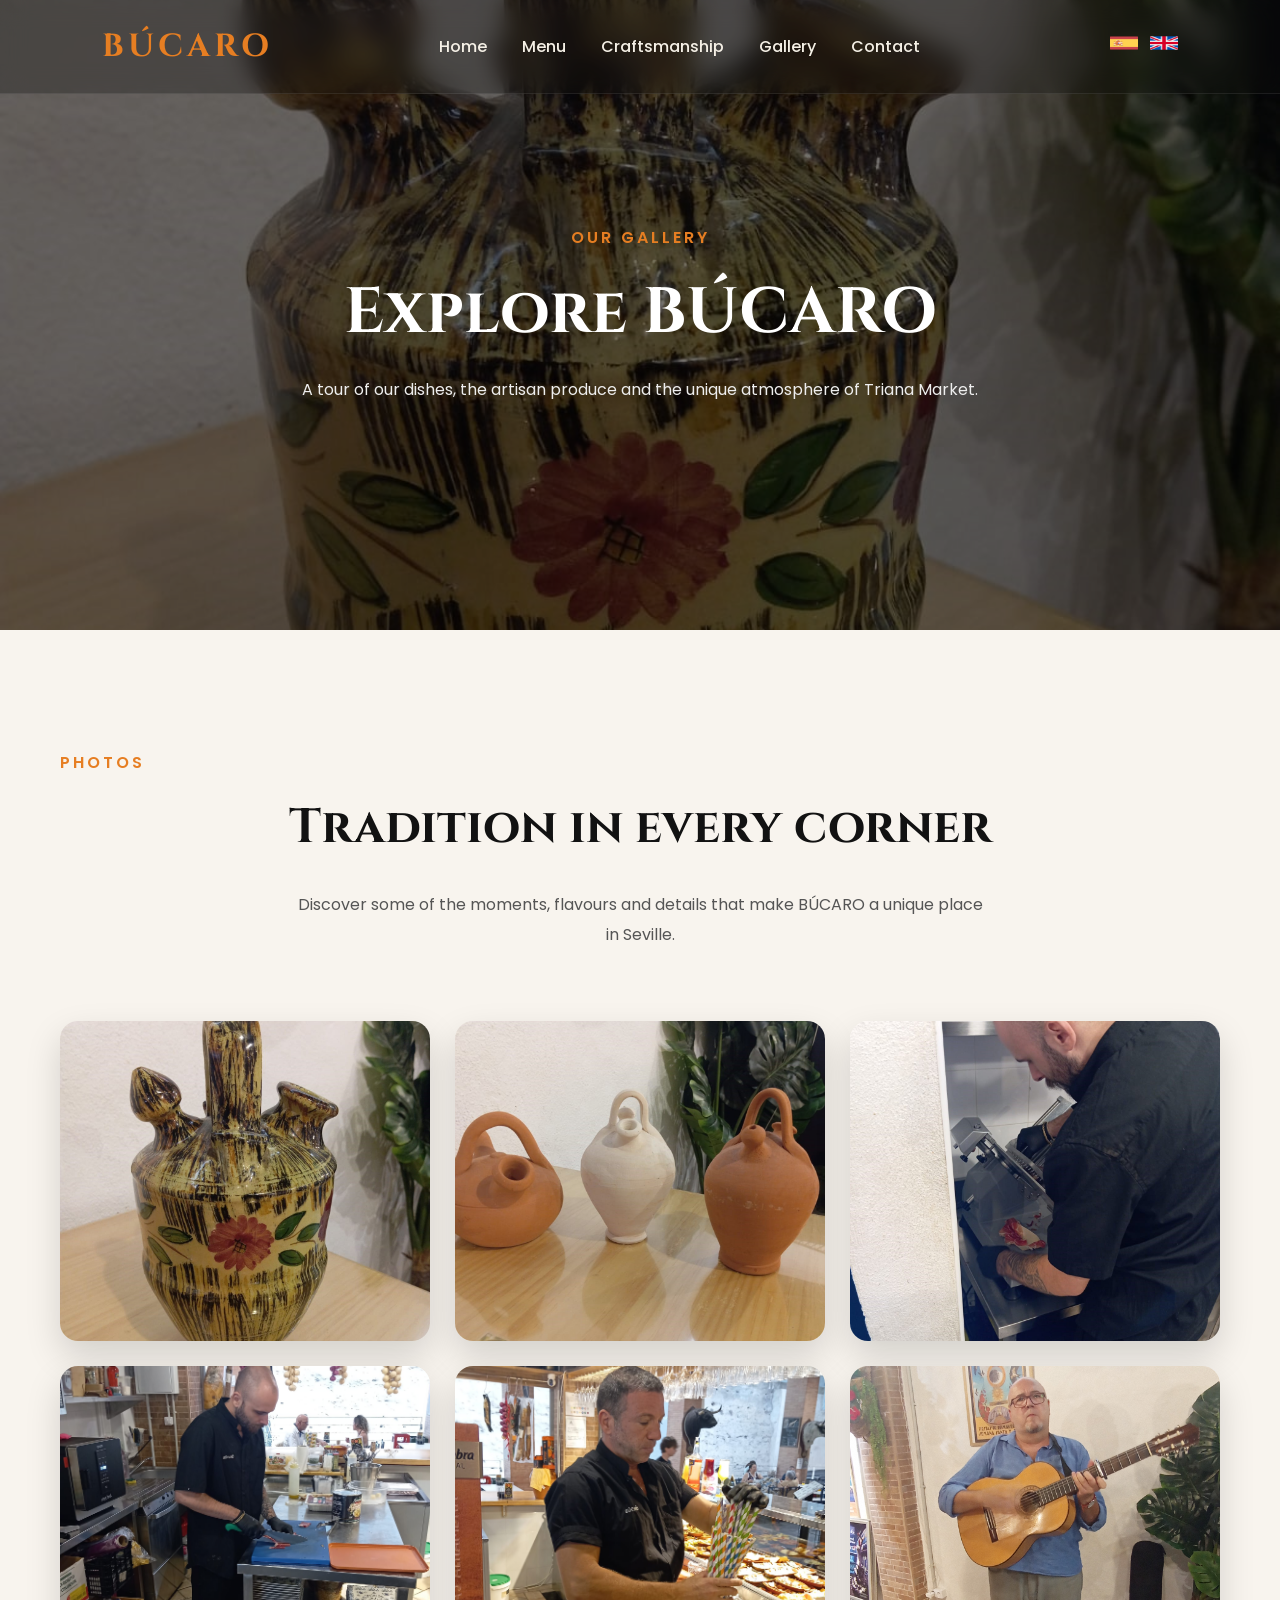
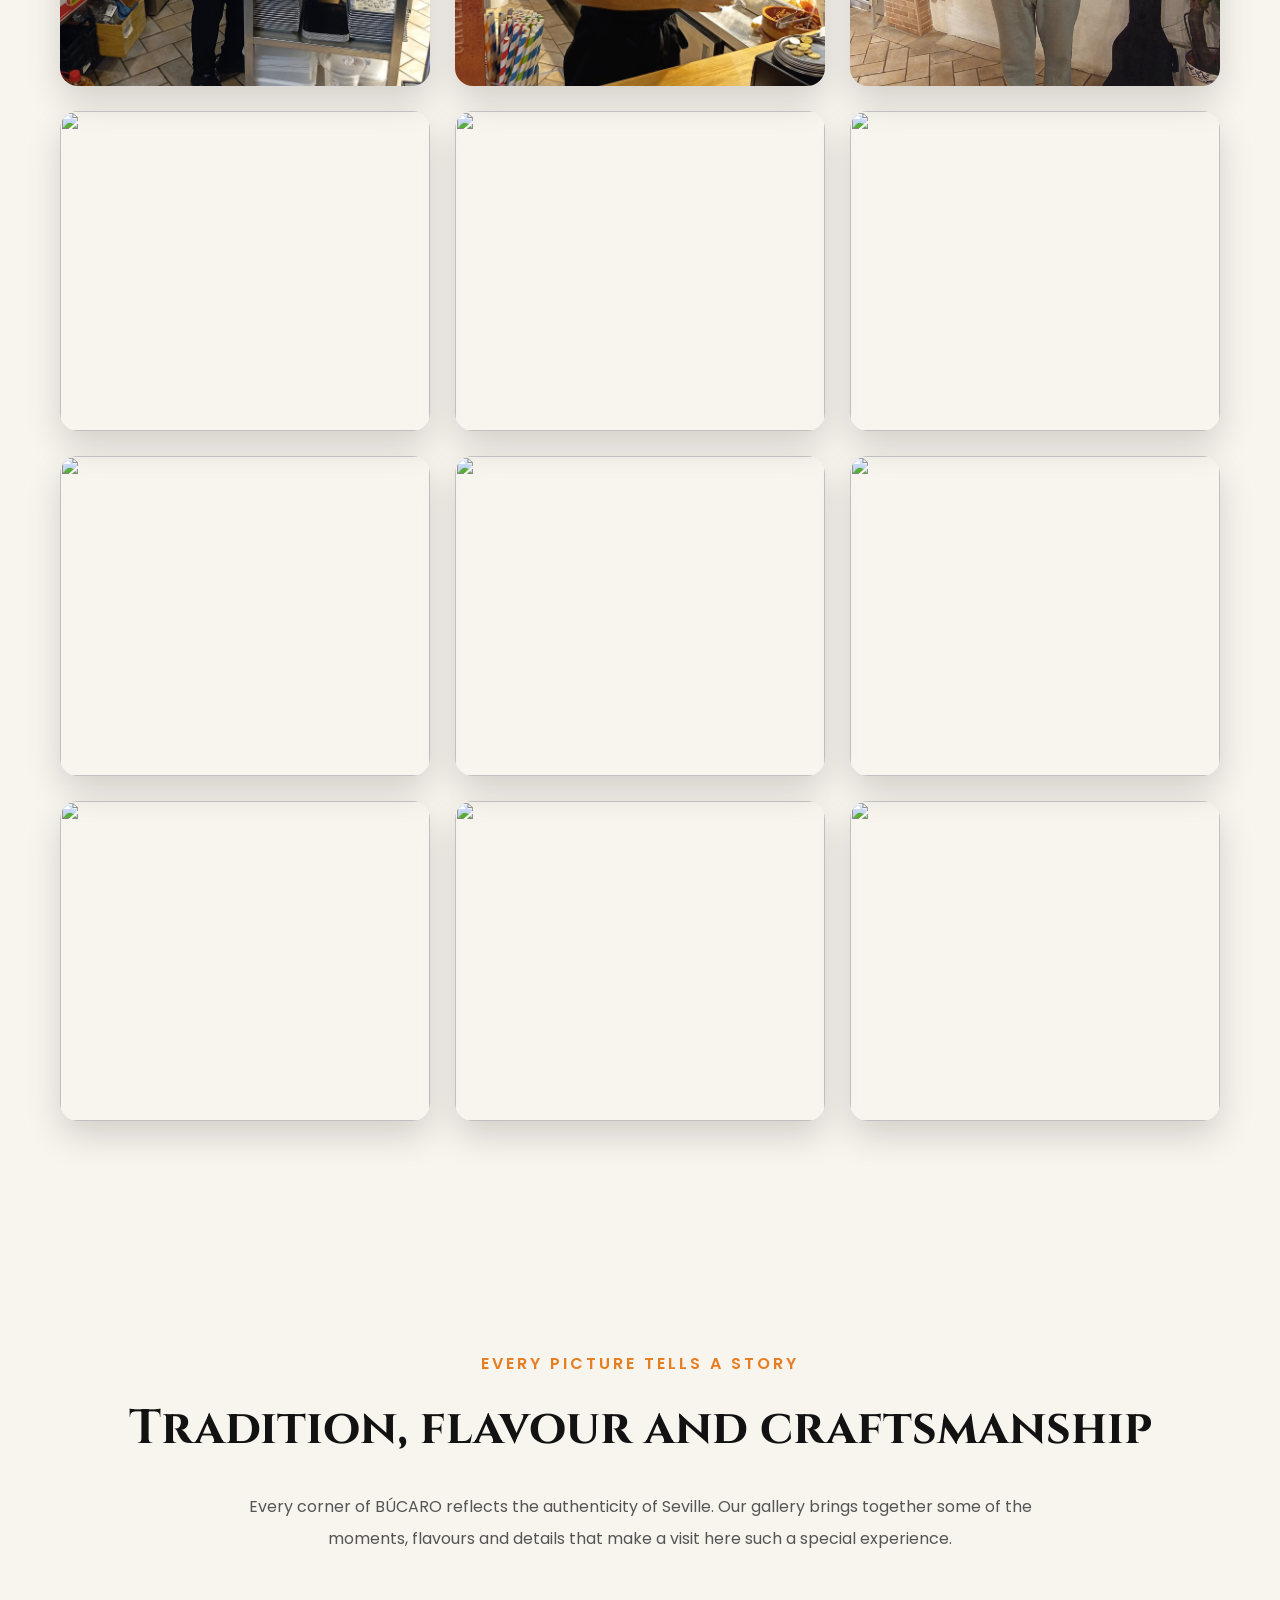
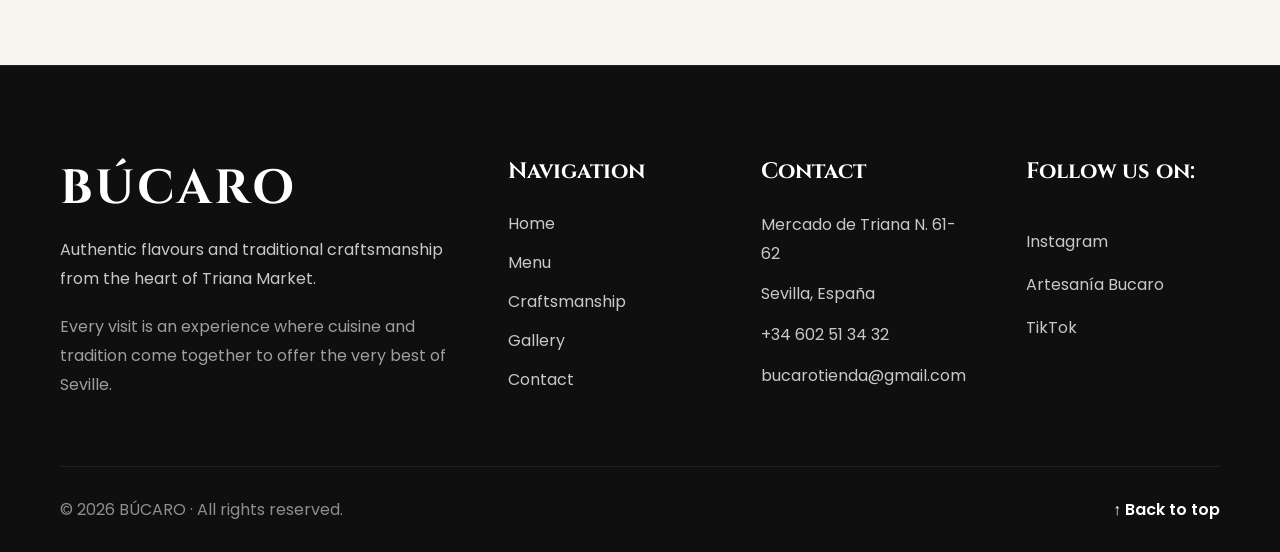
==== galeria-en.html @ f7acb40b "Prima versione Bucaro" ====
<!DOCTYPE html>
<html lang="es">

        <head>
        
            <meta charset="UTF-8">
        
            <meta name="viewport" content="width=device-width, initial-scale=1.0">
        
            <title>Gallery | BÚCARO</title>
        
            <meta name="description"
                content="Descubre la esencia de BÚCARO a través de nuestra galería de imágenes. Gastronomía, artesanía y tradición en el Mercado de Triana.">
        
            <!-- Google Fonts -->
        
            <link rel="preconnect" href="https://fonts.googleapis.com">
        
            <link rel="preconnect" href="https://fonts.gstatic.com" crossorigin>
        
            <link href="https://fonts.googleapis.com/css2?family=Cinzel:wght@500;600;700&family=Poppins:wght@300;400;500;600&display=swap"
                rel="stylesheet">
        
            <!-- Font Awesome -->
        
            <link rel="stylesheet"
                href="https://cdnjs.cloudflare.com/ajax/libs/font-awesome/6.7.2/css/all.min.css">
        
            <!-- CSS -->
            
            <link rel="stylesheet" href="assets/css/style.css">
        
            <link rel="stylesheet" href="assets/css/galeria.css">
        
            <link rel="stylesheet" href="assets/css/responsive.css">

            <link rel="icon" type="image/png" href="assets/images/favicon.png">
        
        </head>

    <body>

        <header>

            <nav class="navbar">

                <div class="logo">

                    <a href="index-en.html">BÚCARO</a>

                </div>

                <div class="menu-toggle">

                    <i class="fa-solid fa-bars"></i>

                </div>

                <ul class="nav-links">

                    <li><a href="index-en.html">Home</a></li>

                    <li><a href="menu-en.html">Menu</a></li>

                    <li><a href="artesania-en.html">Craftsmanship</a></li>

                    <li><a href="galeria-en.html">Gallery</a></li>

                    <li><a href="index-en.html#contacto">Contact</a></li>

                </ul>

                <div class="language-switch">

				    <a href="galeria.html">
				        <img src="assets/images/flags/es.png" alt="Español">
				    </a>
				
				    <a href="galeria-en.html">
				        <img src="assets/images/flags/en.png" alt="English">
				    </a>
				
				</div>

            </nav>

        </header>

<!-- ==========================
     HERO GALERÍA
=========================== -->

<section class="gallery-hero">

    <div class="hero-overlay"></div>

    <div class="container">

        <span class="section-subtitle">
            Our Gallery
        </span>

        <h1>
            Explore BÚCARO
        </h1>

        <p>
            A tour of our dishes, the artisan produce and the
            unique atmosphere of Triana Market.
        </p>

    </div>

</section>

<!-- ==========================
     GALERÍA
=========================== -->

    <section class="gallery">

        <div class="container">

            <span class="section-subtitle">
                Photos
            </span>

            <h2>
                Tradition in every corner
            </h2>

            <p class="gallery-description">

                Discover some of the moments, flavours and details that make
                BÚCARO a unique place in Seville.

            </p>

            <div class="gallery-grid">

                <img src="assets/images/galeria/gallery1.jpg" alt="">
                <img src="assets/images/galeria/gallery2.jpg" alt="">
                <img src="assets/images/galeria/gallery3.jpg" alt="">
                <img src="assets/images/galeria/gallery4.jpg" alt="">
                <img src="assets/images/galeria/gallery5.jpg" alt="">
                <img src="assets/images/galeria/gallery6.jpg" alt="">
                <img src="assets/images/galeria/gallery7.jpg" alt="">
                <img src="assets/images/galeria/gallery8.jpg" alt="">
                <img src="assets/images/galeria/gallery9.jpg" alt="">
                <img src="assets/images/galeria/gallery10.jpg" alt="">
                <img src="assets/images/galeria/gallery11.jpg" alt="">
                <img src="assets/images/galeria/gallery12.jpg" alt="">
                <img src="assets/images/galeria/gallery13.jpg" alt="">
                <img src="assets/images/galeria/gallery14.jpg" alt="">
                <img src="assets/images/galeria/gallery15.jpg" alt="">

            </div>

        </div>

    </section>

<!-- ==========================
     INTRODUCCIÓN
=========================== -->

<section class="gallery-intro">

    <div class="container">

        <span class="section-subtitle">

            Every picture tells a story

        </span>

        <h2>

            Tradition, flavour and craftsmanship

        </h2>

        <p>

            Every corner of BÚCARO reflects the authenticity of Seville. Our gallery brings together some of the moments, flavours and details that make a visit here such a special experience.

        </p>

    </div>

</section>

<!-- ==========================
     LIGHTBOX
=========================== -->

<div class="lightbox">

    <span class="lightbox-close">&times;</span>

    <img class="lightbox-img" src="" alt="">

    <button class="lightbox-prev">❮</button>

    <button class="lightbox-next">❯</button>

</div>

<!-- ==========================
     FOOTER
=========================== -->

                <footer class="footer">
                
                    <div class="container">
                    
                        <div class="footer-grid">
                        
                            <!-- Logo -->
                        
                            <div class="footer-column">
                            
                                <h2>BÚCARO</h2>
                            
                                <p>
                                
                                    Authentic flavours and traditional craftsmanship from the heart of Triana Market.
                                
                                </p>
                            
                                <span>
                                
                                    Every visit is an experience where cuisine and tradition come together to offer the very best of Seville.
                                
                                </span>
                            
                            </div>
                        
                            <!-- Navegación -->
                        
                            <div class="footer-column">
                            
                                <h3>Navigation</h3>
                            
                                <ul>
                                
                                    <li><a href="index-en.html">Home</a></li>
                                
                                    <li><a href="menu-en.html">Menu</a></li>
                                
                                    <li><a href="artesania-en.html">Craftsmanship</a></li>
                                
                                    <li><a href="galeria-en.html">Gallery</a></li>
                                
                                    <li><a href="index-en.html#contacto">Contact</a></li>
                                
                                </ul>
                            
                            </div>
                        
                            <!-- Contacto -->
                        
                            <div class="footer-column">
                            
                                <h3>Contact</h3>
                            
                                <p>Mercado de Triana N. 61-62</p>
                            
                                <p>Sevilla, España</p>
                            
                                <p>+34 602 51 34 32</p>
                            
                                <p>bucarotienda@gmail.com</p>
                            
                            </div>
                        
                            <!-- Redes -->
                        
                            <div class="footer-column">
                            
                                <h3>Follow us on:</h3>
                            
                                <a href="https://www.instagram.com/bucaro_triana" target="_blank">Instagram</a>
                            
                                <a href="https://www.instagram.com/artesania_bucaro" target="_blank">Artesanía Bucaro</a>
                            
                                <a href="https://www.tiktok.com/@bucaro.triana61" target="_blank">TikTok</a>
                            
                            </div>
                        
                        </div>
                    
                        <div class="footer-bottom">
                        
                            <p>
                            
                                © 2026 BÚCARO · All rights reserved.
                            
                            </p>
                        
                            <a href="#" class="back-top">
                            
                                ↑ Back to top
                            
                            </a>
                        
                        </div>
                    
                    </div>
                
                </footer>

        <script src="assets/js/script.js"></script>

    </body>

</html>
---- assets/css/style.css ----
/* ===========================
   RESET
=========================== */

*{
    margin:0;
    padding:0;
    box-sizing:border-box;
}

html{
    scroll-behavior:smooth;
}

body{

    font-family:'Poppins',sans-serif;

    background:#121212;

    color:#F5F0E6;

    overflow-x:hidden;
}

/* ===========================
   COLORI
=========================== */

:root{

    --brown:#6F4E37;

    --orange:#E67E22;

    --black:#121212;

    --cream:#F5F0E6;

    --gold:#C8A15A;

}

/* ===========================
   TITOLI
=========================== */

h1,h2,h3,h4{

    font-family:'Cinzel',serif;

}

/* ===========================
   NAVBAR
=========================== */

.navbar{

    position:fixed;

    top:0;

    left:0;

    width:100%;

    padding:25px 8%;

    display:flex;

    justify-content:space-between;

    align-items:center;

    background:rgba(18,18,18,.30);

    backdrop-filter:blur(15px);

    -webkit-backdrop-filter:blur(15px);

    border-bottom:1px solid rgba(255,255,255,.08);

    transition:.4s;

    backdrop-filter:blur(12px);

    z-index:1000;

}

.logo{

    font-family:'Cinzel',serif;

    font-size:2rem;

    color:var(--orange);

    font-weight:700;

    letter-spacing:4px;

}

.nav-links{

    display:flex;

    list-style:none;

    gap:35px;

}

.nav-links a{

    color:var(--cream);

    text-decoration:none;

    font-weight:500;

    transition:.3s;

}

.nav-links a:hover{

    color:var(--orange);

}

/* ===========================
   HERO
=========================== */

.hero{
    position: relative;
    width: 100%;
    height: 100vh;

    background-image: url("../images/hero.jpg");
    background-size: cover;
    background-position: center;
    background-repeat: no-repeat;
    background-attachment: fixed;

    display: flex;
    justify-content: center;
    align-items: center;
    text-align: center;

    overflow: hidden;

    opacity: 0;
    transform: translateY(40px);
    animation: heroAppear 1.5s ease forwards;
    animation-delay: .4s;
}

.overlay{

    position:absolute;

    inset:0;

    background:linear-gradient(
        rgba(15,15,15,.70),
        rgba(15,15,15,.55)
    );

}

.hero-content{

    position:relative;

    z-index:2;

    color:white;

}

.location{

    color:var(--gold);

    letter-spacing:4px;

    text-transform:uppercase;

    font-size:.9rem;

}

.hero h1{

    font-size:clamp(4rem,9vw,7rem);

    margin:20px 0;

    color:white;

}

.hero-subtitle{

    font-size:1.4rem;

    color:var(--gold);

    letter-spacing:4px;

    text-transform:uppercase;

    margin-bottom:20px;

}

.hero-description{

    max-width:650px;

    margin:0 auto 40px;

    line-height:1.8;

    font-size:1.15rem;

    color:#F5F0E6;

}

.hero p{

    font-size:1.3rem;

    line-height:1.8;

    margin-bottom:40px;

    

}

.hero-buttons{

    display:flex;

    justify-content:center;

    gap:20px;

}

.btn-primary,

.btn-secondary{

    padding:16px 40px;

    text-decoration:none;

    border-radius:8px;

    font-weight:600;

    transition:.3s;

}

.btn-primary{

    background:var(--orange);

    color:white;

}

.btn-primary:hover{

   transform:translateY(-6px);

    box-shadow:0 15px 35px rgba(230,126,34,.45);
}

.btn-secondary{

    border:2px solid var(--orange);

    color:white;

}

.btn-secondary:hover{

    background:var(--orange);

    box-shadow:0 15px 35px rgba(230,126,34,.30);

    transform:translateY(-6px);

}

/*=========================
    ANIMAZIONI
=========================*/

@keyframes heroAppear{

    from{

        opacity:0;

        transform:translateY(50px);

    }

    to{

        opacity:1;

        transform:translateY(0);

    }

}

/*==========================
    SCROLL INDICATOR
==========================*/

.scroll-indicator{

    position:absolute;

    bottom:35px;

    left:50%;

    transform:translateX(-50%);

    z-index:5;

}

    @keyframes bounce{

    0%,20%,50%,80%,100%{

        transform:translateY(0);

    }

    40%{

        transform:translateY(12px);

    }

    60%{

        transform:translateY(6px);

    }

}

.scroll-indicator a{

    color:white;

    font-size:1.6rem;

    animation:bounce 2s infinite;

}

.navbar.scrolled{

    background:rgba(18,18,18,.90);

    box-shadow:0 5px 20px rgba(0,0,0,.35);

}

/*==========================
        QUOTE
==========================*/

.quote{

    background:#F5F1EB;

    padding:90px 20px;

}

.quote-container{

    max-width:900px;

    margin:auto;

    text-align:center;

}

.quote-text{

    font-size:3rem;

    font-family:'Cormorant Garamond', serif;

    font-style:italic;

    color:#3A2E28;

    line-height:1.3;

}

.quote-author{

    display:block;

    margin-top:20px;

    color:var(--orange);

    letter-spacing:4px;

    font-weight:600;

}

/*==========================
      ABOUT
==========================*/

.about{

    background:#F8F4EE;

    padding:120px 8%;

}

.container{

    max-width:1200px;

    margin:0 auto;

    padding:0 20px;

}

.about{

    background:#F8F4EE;

    padding:120px 0;

}

.about .container{

    display:flex;

    align-items:flex-start;

    gap:70px;

}

.about-image{

    flex:1;

    display:flex;

    flex-direction:column;

    gap:25px;

}

.about-image img{

    width:100%;

    border-radius:18px;

    display:block;

    box-shadow:0 20px 40px rgba(0,0,0,.15);

    transition:.4s;
}

.about-image img:hover{

    transform:translateY(-8px);

}   

.about-content{

    flex:1.3;
    padding-left:30px;

}

.about-content h2{

    color:#3A2E28;

    font-size:3rem;

    margin:15px 0 35px;

}

.about-content p{

    color:#555;

    font-size:1.05rem;

    line-height:2;

    margin-bottom:28px;

}

.about-content strong{

    color:var(--orange);

    font-size:1.2rem;

}

.section-subtitle{

    color:var(--orange);

    text-transform:uppercase;

    letter-spacing:3px;

    font-weight:600;

}

.about h2{

    color:#3A2E28;

    font-size:3rem;

    margin:20px 0;

}

.about-content h2::after{

    content:"";

    display:block;

    width:90px;

    height:3px;

    background:var(--orange);

    margin-top:18px;

    border-radius:50px;

}

.about p{

    color:#555;

    line-height:1.9;

    margin-bottom:25px;

    font-size:1.05rem;

}

.about-content p:last-child{

    margin-top:45px;

}

.about-secondary-image{

    width:100%;

    margin-top:25px;

    border-radius:18px;

    display:block;

    box-shadow:0 20px 40px rgba(0,0,0,.12);

}

/*==========================
        MENU
==========================*/

.menu{

    background:var(--black);

    padding:120px 0;

}

.menu .container{

    max-width:1200px;

    margin:0 auto;

    padding:0 20px;

}

.menu .section-subtitle{

    display:block;

    text-align:center;

    color:var(--orange);

    letter-spacing:3px;

    text-transform:uppercase;

    font-weight:600;

}

.menu h2{

    text-align:center;

    font-size:3rem;

    color:var(--cream);

    margin:20px 0;

}

.menu-intro{

    max-width:750px;

    margin:0 auto 80px;

    text-align:center;

    color:#D8D3CA;

    line-height:1.9;

    font-size:1.05rem;

}

.menu-special{

    display:flex;

    align-items:center;

    gap:70px;

    margin-bottom:100px;

    padding-bottom:100px;

    border-bottom:1px solid rgba(255,255,255,.08);

}

.menu-image{

    flex:1;

}

.menu-image img{

    width:100%;

    display:block;

    border-radius:20px;

    box-shadow:0 20px 45px rgba(0,0,0,.35);

    transition:.4s;

}

.menu-image img:hover{

    transform:translateY(-8px);

}

.menu-content{

    flex:1;

}

.menu-label{

    display:inline-block;

    padding:8px 18px;

    background:rgba(230,126,34,.15);

    border:1px solid rgba(230,126,34,.35);

    border-radius:40px;

    color:var(--orange);

    font-size:.8rem;

    letter-spacing:2px;

    margin-bottom:20px;

}

.menu-content h3,
.favorite-content h3{

    font-size:3rem;

    color:var(--cream);

    margin:18px 0;

}

.menu-content p{

    color:#D8D3CA;

    line-height:2;

    font-size:1.05rem;

}

.menu-favorite{

    display:flex;

    align-items:center;

    gap:70px;

    margin-bottom:100px;

    padding-bottom:100px;

    border-bottom:1px solid rgba(255,255,255,.08);

}

.favorite-content{

    flex:1;

}

.favorite-image{

    flex:1;

}

.favorite-image img{

    width:100%;

    display:block;

    border-radius:20px;

    box-shadow:0 20px 45px rgba(0,0,0,.35);

    transition:.4s;

}

.favorite-image img:hover{

    transform:translateY(-8px);

}

.menu-list{

    text-align:center;

}

.menu-list h3{

    color:var(--cream);

    font-size:2rem;

    margin-bottom:45px;

}

.menu-grid{

    display:grid;

    grid-template-columns:repeat(4,1fr);

    gap:20px;

    margin-bottom:60px;

}

.menu-grid div{

    background:#1C1C1C;

    padding:20px;

    border-radius:12px;

    color:var(--cream);

    transition:.3s;

    border:1px solid rgba(255,255,255,.05);

}

.menu-grid div:hover{

    background:var(--orange);

    transform:translateY(-6px);

}

.menu .btn-primary{

    display:block;

    width:max-content;

    margin:0 auto;

}

/*==========================
        SANGRÍA
==========================*/

.sangria{

    background:#121212;

    padding:80px 0;

    border-top:1px solid rgba(255,255,255,.08);

}

.sangria .container{

    max-width:1200px;

    margin:0 auto;

    padding:0 20px;

    display:flex;

    align-items:flex-start;

    gap:80px;

}

.sangria-image{

    flex:1;

    display:flex;

    justify-content:center;

    align-items:center;

    padding-top:220px;

}

.sangria-image img{

    width:100%;

    display:block;

    border-radius:20px;

    box-shadow:0 20px 45px rgba(0,0,0,.35);

    transition:.4s;

}

.sangria-image img:hover{

    transform:translateY(-8px);
}

.sangria-content{

    flex:1;

    max-width:500px;

    padding-top:40px;

}

.sangria-badge{

    display:inline-block;

    padding:8px 18px;

    background:rgba(230,126,34,.15);

    border:1px solid rgba(230,126,34,.35);

    border-radius:40px;

    color:var(--orange);

    font-size:.8rem;

    letter-spacing:2px;

    margin-bottom:20px;

}


.sangria-content h2{

    font-family:'Cinzel', serif;

    font-size:2.7rem;

    line-height:1.15;

    text-transform:uppercase;

    color:white;

    margin:0 0 30px;

}

.sangria-content p{

    color:#D8D8D8;

    font-size:1rem;

    line-height:1.9;

    margin-bottom:22px;

}

.sangria-content strong{

    color:var(--orange);

}

.sangria-list{

    list-style:none;

    padding:0;

    margin:35px 0;

}

.sangria-list li{

    color:#D8D8D8;

    margin-bottom:12px;

    font-size:1rem;

}

.sangria .btn-primary{

    margin-top:15px;

}

.sangria-content h2{

    font-family:'Cinzel', serif;

    font-size:3rem;

    font-weight:700;

    line-height:1.2;

    text-transform:uppercase;

    color:white;

    margin:18px 0 30px;

}

/*==========================
      ARTESANÍA
==========================*/

.artesania{

    background:#F8F4EE;

    padding:120px 0;

}

.artesania .container{

    max-width:1200px;

    margin:0 auto;

    padding:0 20px;

    text-align:center;

}

.artesania h2{

    color:#3A2E28;

    font-size:3rem;

    margin:20px 0;

}

.artesania-intro{

    max-width:850px;

    margin:0 auto 60px;

    color:#555;

    font-size:1.05rem;

    line-height:1.9;

}

/*==========================
        SLIDER
==========================*/

.artesania-slider{

    position:relative;

    max-width:1000px;

    margin:60px auto 30px;

}

.slider-container{

    position:relative;

    overflow:hidden;

    border-radius:20px;

    box-shadow:0 25px 50px rgba(0,0,0,.18);

    background:white;

}

.slide{

    display:none;

    width:100%;

    aspect-ratio:16/9;

    object-fit:cover;

}

.slide.active{

    display:block;

}

/*==========================
        FRECCE
==========================*/

.slider-btn{

    position:absolute;

    top:50%;

    transform:translateY(-50%);

    width:55px;

    height:55px;

    border:none;

    border-radius:50%;

    background:rgba(255,255,255,.9);

    backdrop-filter:blur(8px);

    cursor:pointer;

    font-size:1.4rem;

    transition:.3s;

    z-index:10;

}

.slider-btn:hover{

    background:var(--orange);

    color:white;

}

.prev{

    left:25px;

}

.next{

    right:25px;

}

/*==========================
        PALLINI
==========================*/

.slider-dots{

    display:flex;

    justify-content:center;

    gap:14px;

    margin:25px 0 60px;

}

.dot{

    width:14px;

    height:14px;

    border-radius:50%;

    background:#B0B0B0;

    cursor:pointer;

    transition:.3s;

}

.dot:hover{

    background:var(--orange);

}

.dot.active{

    background:var(--orange);

    transform:scale(1.3);

}

/*==========================
        CARD
==========================*/

.artesania-grid{

    margin-top:40px;

    display:grid;

    grid-template-columns:repeat(auto-fit,minmax(180px,1fr));

    gap:25px;

}

.artesania-card{

    background:white;

    border-radius:15px;

    padding:30px 20px;

    box-shadow:0 10px 25px rgba(0,0,0,.08);

    transition:.35s;

}

.artesania-card:hover{

    transform:translateY(-8px);

    box-shadow:0 18px 35px rgba(0,0,0,.15);

}

.artesania-card h3{

    color:#3A2E28;

    margin-bottom:15px;

}

.artesania-card p{

    color:var(--orange);

    font-weight:600;

    margin-bottom:10px;

}

.artesania-card span{

    color:#777;

    font-size:.9rem;

}

/*==========================
        CITAZIONE
==========================*/

.artesania-quote{

    max-width:700px;

    margin:80px auto 40px;

    font-size:1.8rem;

    font-family:'Cormorant Garamond',serif;

    font-style:italic;

    color:#3A2E28;

    line-height:1.5;

}

/*==========================
        BOTTONE
==========================*/

.artesania-button{

    display:flex;

    justify-content:center;

}

/*==========================
        CONTACTO
==========================*/

.contacto{

    background:#F8F4EE;

    padding:120px 0;

}

.contacto .container{

    max-width:1200px;

    margin:0 auto;

    padding:0 20px;

    text-align:center;

}

.contacto h2{

    font-family:'Cinzel', serif;

    font-size:3rem;

    color:#3A2E28;

    margin:20px 0;

}

.contacto-intro{

    max-width:760px;

    margin:0 auto 60px;

    color:#666;

    line-height:1.9;

    font-size:1.05rem;

}

.contacto-map{

    margin-bottom:70px;

    border-radius:20px;

    overflow:hidden;

    box-shadow:0 20px 45px rgba(0,0,0,.15);

}

.contacto-map iframe{

    width:100%;

    height:500px;

    border:none;

}

.contacto-info{

    display:grid;

    grid-template-columns:repeat(3,1fr);

    gap:30px;

    margin-bottom:60px;

}

.info-box{

    background:white;

    padding:30px;

    border-radius:18px;

    box-shadow:0 10px 25px rgba(0,0,0,.08);

    transition:.35s;

}

.info-box:hover{

    transform:translateY(-8px);

    box-shadow:0 18px 35px rgba(0,0,0,.15);

}

.info-box h3{

    color:#3A2E28;

    margin-bottom:15px;

    font-size:1.25rem;

}

.info-box p{

    color:#666;

    line-height:1.8;

}

.contacto-button{

    display:flex;

    justify-content:center;

}

/*==========================
        FOOTER
==========================*/

.footer{

    background:#0F0F0F;
    border-top:1px solid rgba(255,255,255,.08);
    padding:90px 0 30px;

}

.footer-grid{

    display:grid;
    grid-template-columns:2fr 1fr 1fr 1fr;
    gap:60px;
    margin-bottom:60px;

}

.footer-column h2{

    font-family:'Cinzel',serif;
    color:white;
    font-size:2.3rem;
    margin-bottom:15px;

}

.footer-column h3{

    font-family:'Cinzel',serif;
    color:white;
    margin-bottom:25px;
    font-size:1.4rem;

}

.footer-column p{

    color:#C8C8C8;
    line-height:1.8;
    margin-bottom:12px;

}

.footer-column span{

    display:block;
    color:#9E9E9E;
    line-height:1.8;
    margin-top:20px;

}

.footer-column ul{

    list-style:none;
    padding:0;
    margin:0;

}

.footer-column li{

    margin-bottom:14px;

}

.footer-column a{

    color:#C8C8C8;
    text-decoration:none;
    transition:.3s;

}

.footer-column a:hover{

    color:var(--orange);
    padding-left:6px;

}

.footer-column:last-child{

    display:flex;
    flex-direction:column;
    gap:18px;

}

.footer-bottom{

    border-top:1px solid rgba(255,255,255,.08);
    padding-top:30px;

    display:flex;
    justify-content:space-between;
    align-items:center;

}

.footer-bottom p{

    color:#8E8E8E;

}

.back-top{

    color:white;
    text-decoration:none;
    font-weight:600;
    transition:.3s;

}

.back-top:hover{

    color:var(--orange);
    transform:translateY(-3px);

}

.footer-column h2{

    font-family:'Cinzel',serif;
    font-size:3rem;
    letter-spacing:3px;
    color:white;

}

.logo a{

    color:inherit;

    text-decoration:none;

}

/*==========================
      LANGUAGE SWITCH
==========================*/

.language-switch{

    display:flex;

    align-items:center;

    gap:12px;

    margin-left:25px;

}

.language-switch img{

    width:28px;

    height:20px;

    border-radius:3px;

    transition:.3s;

    cursor:pointer;

}

.language-switch img:hover{

    transform:scale(1.15);

}

.language-switch .active{

    transform:scale(1.2);

    filter:drop-shadow(0 0 8px rgba(230,126,34,.5));

}
---- assets/css/galeria.css ----
/*==========================
      HERO GALERÍA
==========================*/

.gallery-hero{

    position:relative;

    min-height:70vh;

    display:flex;

    align-items:center;

    justify-content:center;

    text-align:center;

    background:url("../images/galeria/gallery1.jpg") center/cover;

}

.hero-overlay{

    position:absolute;

    inset:0;

    background:rgba(0,0,0,.55);

}

.gallery-hero .container{

    position:relative;

    z-index:2;

}

.gallery-hero h1{

    font-family:'Cinzel',serif;

    font-size:4rem;

    color:white;

    margin:20px 0;

}

.gallery-hero p{

    max-width:700px;

    margin:auto;

    color:#eee;

    line-height:1.8;

}

/*==========================
        GALERÍA
==========================*/

.gallery{

    padding:120px 0;

    background:#F8F4EE;

}

.gallery h2{

    text-align:center;

    font-family:'Cinzel', serif;

    font-size:3rem;

    color:#121212;

    margin:20px 0 30px;

}

.gallery-description{

    text-align:center;

    max-width:700px;

    margin:0 auto 70px;

    color:#555;

    line-height:1.9;

}

.gallery-grid{

    display:grid;

    grid-template-columns:repeat(3,1fr);

    gap:25px;

}

.gallery-grid img{

    width:100%;

    height:320px;

    object-fit:cover;

    border-radius:18px;

    cursor:pointer;

    transition:.4s;

    box-shadow:0 15px 35px rgba(0,0,0,.15);

    opacity:0;

    transform:translateY(25px);

    animation:fadeGallery .8s forwards;

}

.gallery-grid img:hover{

    transform:scale(1.05);

    box-shadow:0 25px 50px rgba(0,0,0,.25);

}

.gallery-grid img:nth-child(2){

    animation-delay:.1s;

}

.gallery-grid img:nth-child(3){

    animation-delay:.2s;

}

.gallery-grid img:nth-child(4){

    animation-delay:.3s;

}

.gallery-grid img:nth-child(5){

    animation-delay:.4s;

}

.gallery-grid img:nth-child(6){

    animation-delay:.5s;

}

.gallery-grid img:nth-child(7){

    animation-delay:.6s;

}

.gallery-grid img:nth-child(8){

    animation-delay:.7s;

}

.gallery-grid img:nth-child(9){

    animation-delay:.8s;

}

.gallery-grid img:nth-child(10){

    animation-delay:.9s;

}

.gallery-grid img:nth-child(11){

    animation-delay:1s;

}

.gallery-grid img:nth-child(12){

    animation-delay:1.1s;

}

@keyframes fadeGallery{

    to{

        opacity:1;

        transform:translateY(0);

    }

}

/*==========================
     INTRODUCCIÓN
==========================*/

.gallery-intro{

    padding:110px 0;

    background:#F8F4EE;

    text-align:center;

}

.gallery-intro h2{

    font-family:'Cinzel', serif;

    font-size:3rem;

    color:#121212;

    margin:20px 0 30px;

}

.gallery-intro p{

    max-width:800px;

    margin:auto;

    line-height:2;

    color:#555;

}

/*==========================
        LIGHTBOX
==========================*/

.lightbox{

    position:fixed;

    inset:0;

    background:rgba(0,0,0,.92);

    display:none;

    justify-content:center;

    align-items:center;

    z-index:5000;

    padding:40px;

}

.lightbox.active{

    display:flex;

}

.lightbox-img{

    max-width:90%;

    max-height:85vh;

    border-radius:18px;

    box-shadow:0 25px 60px rgba(0,0,0,.5);

    animation:lightboxFade .25s ease;

}

.lightbox-close{

    position:absolute;

    top:20px;

    right:30px;

    color:white;

    font-size:3rem;

    cursor:pointer;

    transition:.3s;

}

.lightbox-close:hover{

    color:#E67E22;

    transform:scale(1.1);

}

.lightbox-prev,
.lightbox-next{

    position:absolute;

    top:50%;

    transform:translateY(-50%);

    width:56px;

    height:56px;

    border:none;

    border-radius:50%;

    background:rgba(255,255,255,.12);

    color:white;

    font-size:1.8rem;

    cursor:pointer;

    transition:.3s;

}

.lightbox-prev:hover,
.lightbox-next:hover{

    background:#E67E22;

}

.lightbox-prev{

    left:25px;

}

.lightbox-next{

    right:25px;

}

@keyframes lightboxFade{

    from{

        opacity:0;

        transform:scale(.95);

    }

    to{

        opacity:1;

        transform:scale(1);

    }

}

/* Mobile */

@media (max-width:768px){

    .lightbox{

        padding:20px;

    }

    .lightbox-img{

        max-width:100%;

        max-height:75vh;

    }

    .lightbox-prev,
    .lightbox-next{

        width:48px;

        height:48px;

        font-size:1.5rem;

    }

    .lightbox-prev{

        left:10px;

    }

    .lightbox-next{

        right:10px;

    }

}
---- assets/css/responsive.css ----
/*==========================
      MENU HAMBURGER
==========================*/

.menu-toggle{

    display:none;

}

@media (max-width:768px){
  
/*==========================
     HOME
==========================*/

    .menu-toggle{

        display:block;

        color:white;

        font-size:1.8rem;

        cursor:pointer;

    }

    .menu-grid{

        display:grid;

        grid-template-columns:1fr 1fr;

        gap:12px;

        margin-top:20px;

    }

    .menu-grid div{

        padding:14px;

        text-align:center;

        border-radius:12px;

    }

    .artesania-grid{

        display:grid;

        grid-template-columns:1fr;

        gap:20px;

        margin-top:35px;

    }

    .artesania-card{

        width:100%;

    }

    .slider-container{

        width:100%;

    }

    .slide{

        width:100%;

        height:250px;

        object-fit:cover;

    }

    .about img{

        width:100%;

        height:300px;

        object-fit:cover;

    }

/*==========================
     FOOTER
==========================*/

    .footer{

        padding:60px 0 30px;

    }

    .footer-grid{

        display:grid;

        grid-template-columns:1fr;

        gap:35px;

        text-align:center;

    }

    .footer-column{

        display:flex;

        flex-direction:column;

        align-items:center;

    }

    .footer-column ul{

        padding:0;

    }

    .footer-column li{

        list-style:none;

        margin:8px 0;

    }

    .footer-bottom{

        display:flex;

        flex-direction:column;

        gap:12px;

        text-align:center;

    }

/*==========================
     CONTACTO
==========================*/

    .contacto-map iframe{

        width:100%;

        height:300px;

    }

    .contacto-info{

        display:grid;

        grid-template-columns:1fr;

        gap:20px;

        margin-top:35px;

    }

    .info-box{

        width:100%;

    }

/*==========================
     ABOUT MOBILE
==========================*/

    .about{

        padding:80px 0;

    }

    .about .container{

        display:flex;

        flex-direction:column;

        gap:40px;

    }

    .about-image{

        width:100%;

    }

    .about-image img{

        width:100%;

        height:260px;

        object-fit:cover;

    }

    .about-content{

        width:100%;

        padding-left:0;

        text-align:center;

    }

    .about-content h2{

        font-size:2.2rem;

    }

    .about-content h2::after{

        margin:18px auto;

    }

    .about-content p{

        font-size:1rem;

        line-height:1.8;

    }

    .about-secondary-image{

        width:100%;

        height:240px;

        object-fit:cover;

    }

/*==========================
     ARTESANÍA HOME
==========================*/

    .artesania{

        padding:80px 0;

    }

    .artesania h2{

        font-size:2.2rem;

        text-align:center;

    }

    .artesania-intro{

        font-size:1rem;

        line-height:1.8;

        padding:0 15px;

        text-align:center;

    }

    .artesania-slider{

        width:100%;

        margin:40px auto;

    }

    .slider-container{

        width:100%;

        overflow:hidden;

        border-radius:18px;

    }

    .slide{

        width:100%;

        height:260px;

        object-fit:cover;

    }

    .slider-btn{

        width:42px;

        height:42px;

        font-size:1.1rem;

    }

    .slider-dots{

        margin-top:20px;

    }

    .artesania-grid{

        display:flex;

        flex-direction:column;

        gap:20px;

        margin-top:40px;

    }

    .artesania-card{

        width:100%;

        padding:25px;

        text-align:center;

    }

/*==========================
     CONTACTO
==========================*/

    .contacto{

        padding:80px 0;

    }

    .contacto h2{

        font-size:2.2rem;

        text-align:center;

    }

    .contacto-intro{

        text-align:center;

        padding:0 15px;

    }

    .contacto-map iframe{

        width:100%;

        height:300px;

        border-radius:18px;

    }

    .contacto-info{

        display:flex;

        flex-direction:column;

        gap:20px;

        margin-top:35px;

    }

    .info-box{

        width:100%;

        text-align:center;

    }

/*==========================
     FOOTER
==========================*/
    
    .footer{
    
        padding:70px 0 30px;
    
    }
    
    .footer-grid{
    
        display:flex;
    
        flex-direction:column;
    
        gap:35px;
    
        text-align:center;
    
    }
    
    .footer-column{
    
        width:100%;
    
    }
    
    .footer-column ul{
    
        padding:0;
    
    }
    
    .footer-column li{
    
        list-style:none;
    
        margin:10px 0;
    
    }
    
    .footer-bottom{
    
        display:flex;
    
        flex-direction:column;
    
        gap:12px;
    
        text-align:center;
    
    }

/*==========================
     NAVBAR MOBILE
==========================*/    

    .navbar{    

        position:relative;  

        display:flex;   

        justify-content:space-between;  

        align-items:center; 

        padding:18px 20px;  

    }   

    .logo{  

        font-size:1.8rem;   

    }   
 

    /* QUESTA PARTE È QUELLA IMPORTANTE */  

    .nav-links{ 

        display:none;   

        position:absolute;  

        top:100%;   

        left:0; 

        width:100%; 

        background:#121212; 

        flex-direction:column;  

        align-items:center; 

        padding:20px 0; 

        gap:20px;   

        z-index:999;    

    }   

    .nav-links.active{  

        display:flex;   

    }   

    .nav-links li{  

        width:100%; 

        list-style:none;    

    }   

    .nav-links a{   

        display:block;  

        width:100%; 

        padding:12px;   

        text-align:center;  

    }

/*==========================
     HERO MENU
==========================*/

    .menu-hero{

        min-height:auto;

        padding:120px 0 70px;

        text-align:center;

    }

    .menu-hero h1{

        font-size:2.3rem;

    }

    .menu-hero p{

        font-size:1rem;

        padding:0 15px;

        line-height:1.8;

    }

/*==========================
      MENU NAV
==========================*/

    .menu-nav{

        position:relative;

        top:0;

    }

    .menu-nav .container{

        display:flex;

        justify-content:center;

        flex-wrap:wrap;

        gap:12px;

        padding:15px;

    }

    .menu-nav a{

        width:110px;

        text-align:center;

    }

/*==========================
     ESPECIALIDADES
==========================*/

    .especialidades{

        padding:80px 0;

    }

    .especialidades h2{

        font-size:2.2rem;

        text-align:center;

    }

    .especialidades-intro{

        text-align:center;

        padding:0 15px;

    }

    .especialidades-grid{

        display:flex;

        flex-direction:column;

        gap:30px;

    }

    .especialidad-card{

        width:100%;

    }

    .especialidad-card img{

        width:100%;

        height:260px;

        object-fit:cover;

    }

    .especialidad-content{

        padding:25px;

        text-align:center;

    }

/*==========================
     TAPAS
==========================*/

    .tapas{

        padding:80px 0;

    }

    .tapas-grid{

        display:flex;

        flex-direction:column;

        gap:30px;

    }

    .tapa-card{

        width:100%;

    }

    .tapa-image img{

        width:100%;

        height:240px;

        object-fit:cover;

    }

    .tapa-top{

        display:flex;

        flex-direction:column;

        align-items:flex-start;

        gap:8px;

    }

    .price{

        font-size:1.15rem;

    }

/*==========================
     BEBIDAS
==========================*/

    .bebidas{

        padding:80px 0;

    }

    .bebidas h2{

        text-align:center;

    }

    .bebidas-intro{

        text-align:center;

        padding:0 15px;

    }

    .bebida-category{

        overflow-x:auto;

        padding:20px;

    }

    .bebidas-table{

        width:100%;

        min-width:320px;

    }

    .bebidas-table td{

        padding:12px 8px;

        font-size:.95rem;

    }

/*==========================
     MONTADITOS
==========================*/

    .montaditos{

        padding:80px 0;

    }

    .montaditos-grid{

        display:grid !important;

        grid-template-columns:1fr !important;

        gap:30px;

        width:100%;

    }

    .montaditos .tapa-card{

        width:100%;

        max-width:100%;

    }

    .montaditos .tapa-image{

        width:100%;

    }

    .montaditos .tapa-image img{

        width:100%;

        height:250px;

        object-fit:cover;

        display:block;

    }

    .montaditos .tapa-content{

        padding:25px;

    }

/*==========================
     ARTESANÍA HERO
==========================*/

    .artesania-hero{

        min-height:auto;

        padding:120px 0 80px;

        text-align:center;

        background-position:center;

        background-size:cover;

        background-attachment:scroll;

    }

    .artesania-hero h1{

        font-size:2.5rem;

        line-height:1.2;

    }

    .artesania-hero p{

        font-size:1rem;

        line-height:1.8;

        padding:0 15px;

    }

/*==========================
     NUESTRA ARTESANÍA
==========================*/

    .artesania-about{

        padding:80px 0;

    }

    .artesania-grid{

        display:grid;

        grid-template-columns:1fr;

        gap:40px;

    }

    .artesania-image{

        order:1;

    }

    .artesania-content{

        order:2;

        text-align:center;

    }

    .artesania-image img{

        width:100%;

        height:320px;

        object-fit:cover;

        border-radius:18px;

    }

    .artesania-content h2{

        font-size:2.2rem;

    }

    .artesania-content p{

        font-size:1rem;

    }

/*==========================
     COLECCIÓN
==========================*/

    .coleccion{

        padding:80px 0;

    }

    .coleccion h2{

        font-size:2.2rem;

        text-align:center;

    }

    .coleccion-intro{

        padding:0 15px;

    }

    .coleccion-grid{

        grid-template-columns:1fr;

        gap:30px;

    }

    .coleccion-card{

        width:100%;

    }

    .coleccion-card img{

        width:100%;

        height:260px;

        object-fit:cover;

    }

    .coleccion-content{

        text-align:center;

    }

/*==========================
     WHY
==========================*/

    .why-artesania{

        padding:80px 0;

    }

    .why-artesania h2{

        font-size:2.2rem;

        margin-bottom:40px;

    }

    .why-grid{

        grid-template-columns:1fr;

        gap:25px;

    }

    .why-card{

        padding:30px;

    }

/*==========================
     FOOTER
==========================*/

    .footer-grid{

        grid-template-columns:1fr;

        gap:35px;

        text-align:center;

    }

    .footer-column{

        align-items:center;

    }

    .footer-bottom{

        flex-direction:column;

        gap:15px;

        text-align:center;

    }

/*==========================
     NAVBAR ARTESANÍA
==========================*/

    header{

        width:100%;

        position:fixed;

        top:0;
        left:0;

        z-index:1000;

    }

    .navbar{

        display:flex;

        justify-content:space-between;

        align-items:center;

        padding:15px 20px;

        background:#121212;

    }

    .logo{

        font-size:1.7rem;

        z-index:1001;

    }

    .logo a{

        color:#E67E22;

        text-decoration:none;

    }

    .menu-toggle{

        display:block;

        color:white;

        font-size:1.8rem;

        cursor:pointer;

        z-index:1001;

    }

    .nav-links{

        position:absolute;

        top:100%;

        left:0;

        width:100%;

        background:#121212;

        display:none;

        flex-direction:column;

        align-items:center;

        gap:22px;

        padding:30px 0;

        box-shadow:0 15px 35px rgba(0,0,0,.25);

    }

    .nav-links.active{

        display:flex;

    }

    .nav-links li{

        list-style:none;

    }

    .nav-links a{

        color:white;

        font-size:1rem;

        text-decoration:none;

    }

/*==========================
     GALERÍA MOBILE
==========================*/

    .gallery-hero{

        min-height:45vh;

    }

    .gallery-hero h1{

        font-size:2.6rem;

    }

    .gallery{

        padding:80px 0;

    }

    .gallery-grid{

        grid-template-columns:1fr;

        gap:20px;

    }

    .gallery-grid img{

        height:260px;

    }

    .language-switch{

        justify-content:center;

        margin-top:20px;

    }

/*==========================
      HOW IT WORKS
==========================*/    

    .steps{

        grid-template-columns:1fr;

        gap:30px;

    }

    /*==========================
         SANGRÍA MOBILE
    ==========================*/
    
    .sangria{
    
        padding:80px 0;
    
    }
    
    .sangria .container{
    
        display:flex;
    
        flex-direction:column;
    
        gap:40px;
    
    }
    
    .sangria-image{
    
        width:100%;
    
        padding-top:0;
    
    }
    
    .sangria-image img{
    
        width:100%;
    
        max-width:420px;
    
        margin:0 auto;
    
        display:block;
    
        border-radius:20px;
    
    }
    
    .sangria-content{
    
        width:100%;
    
        max-width:100%;
    
        text-align:center;
    
        padding-top:0;
    
    }
    
    .sangria-content h2{
    
        font-size:2.2rem;
    
    }
    
    .sangria-content p{
    
        font-size:1.05rem;
    
        line-height:1.9;
    
    }
    
    .sangria-list{
    
        text-align:left;
    
        max-width:320px;
    
        margin:30px auto;
    
    }
    
    .sangria .btn-primary{
    
        display:inline-block;
    
        margin-top:15px;
    
    }
    
    /*==========================
         ESPECIALIDAD MOBILE
    ==========================*/
    
    .menu-special{
    
        display:flex;
    
        flex-direction:column;
    
        gap:35px;
    
        padding:80px 0;
    
    }
    
    .menu-image{
    
        width:100%;
    
    }
    
    .menu-image img{
    
        width:100%;
    
        max-width:450px;
    
        margin:0 auto;
    
        display:block;
    
        border-radius:20px;
    
    }
    
    .menu-content{
    
        width:100%;
    
        text-align:center;
    
    }
    
    .menu-content h3{
    
        font-size:2.2rem;
    
    }
    
    .menu-content p{
    
        font-size:1.05rem;
    
        line-height:1.9;
    
    }
    
    
    /*==========================
         FAVORITO MOBILE
    ==========================*/
    
    .menu-favorite{
    
        display:flex;
    
        flex-direction:column-reverse;
    
        gap:35px;
    
        padding:80px 0;
    
    }
    
    .favorite-image{
    
        width:100%;
    
    }
    
    .favorite-image img{
    
        width:100%;
    
        max-width:450px;
    
        margin:0 auto;
    
        display:block;
    
        border-radius:20px;
    
    }
    
    .favorite-content{
    
        width:100%;
    
        text-align:center;
    
    }
    
    .favorite-content h3{
    
        font-size:2.2rem;
    
    }
    
    .favorite-content p{
    
        font-size:1.05rem;
    
        line-height:1.9;
    
    }

}
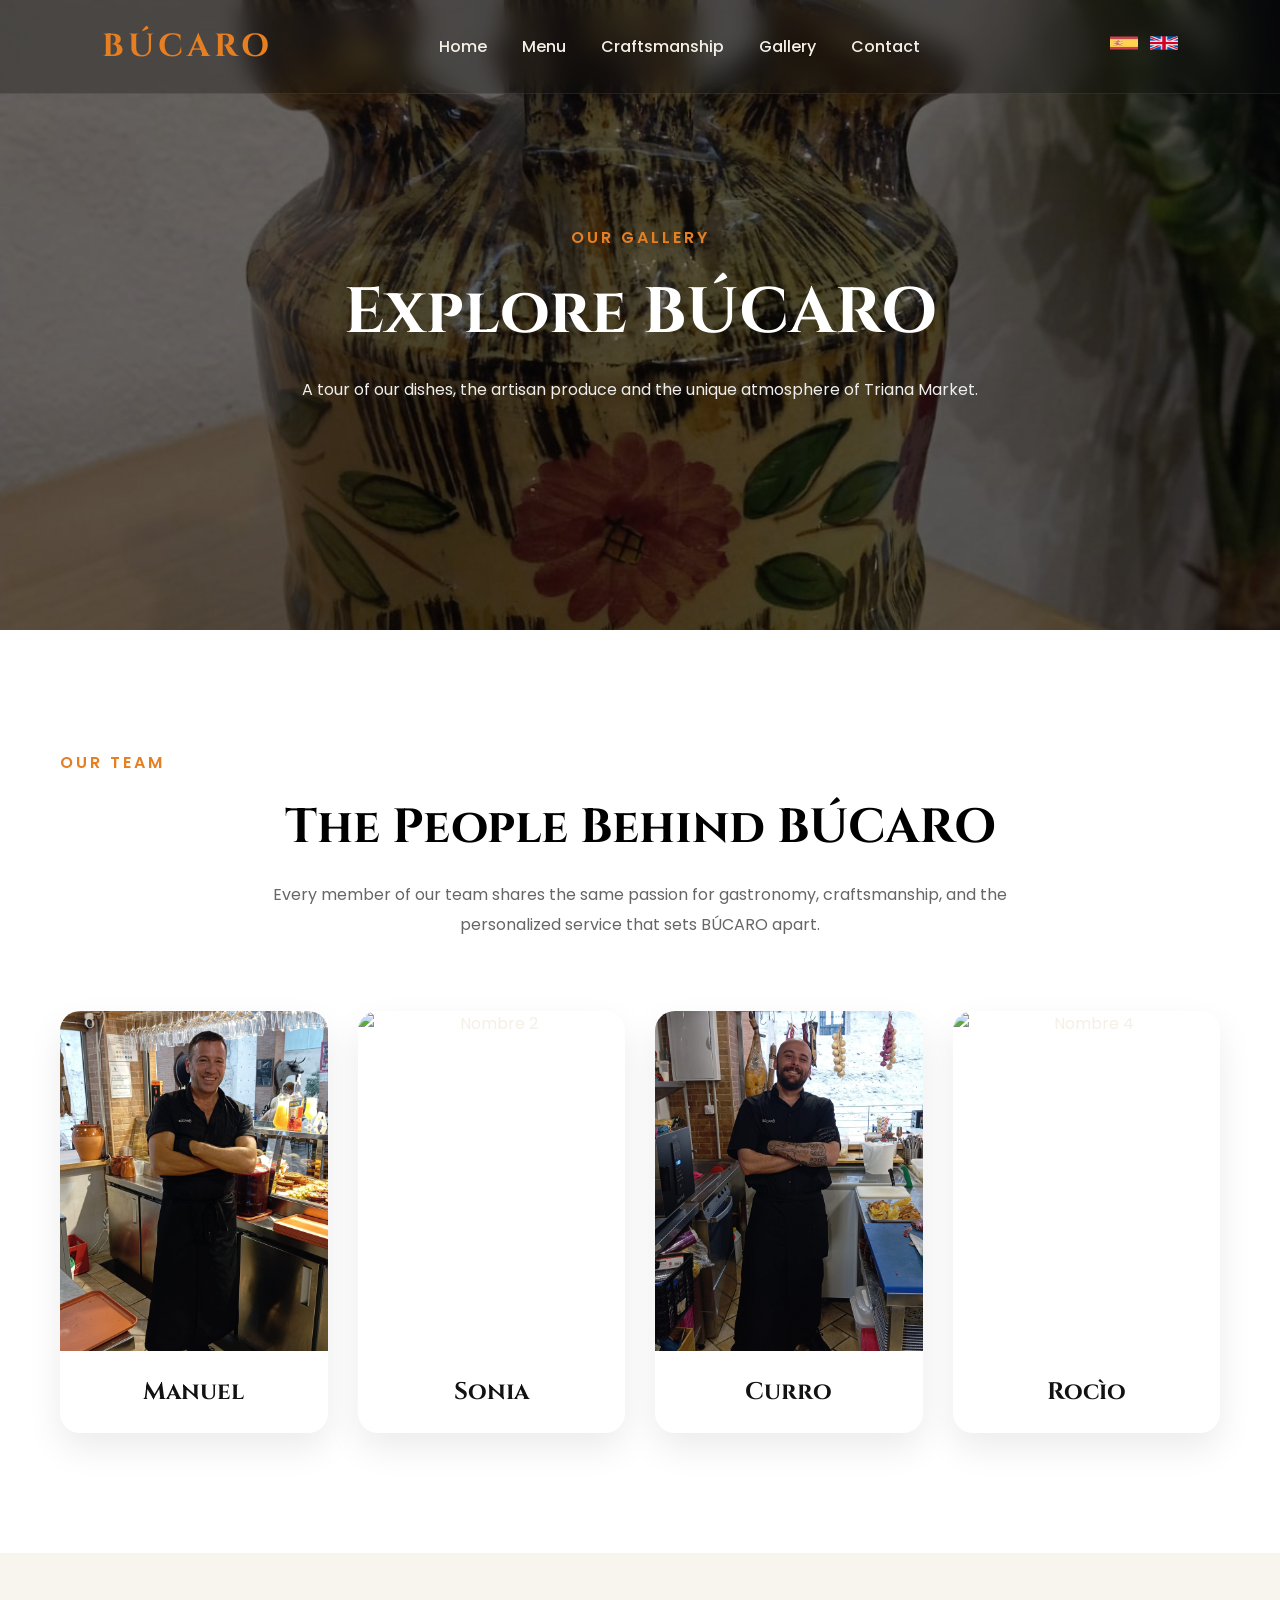
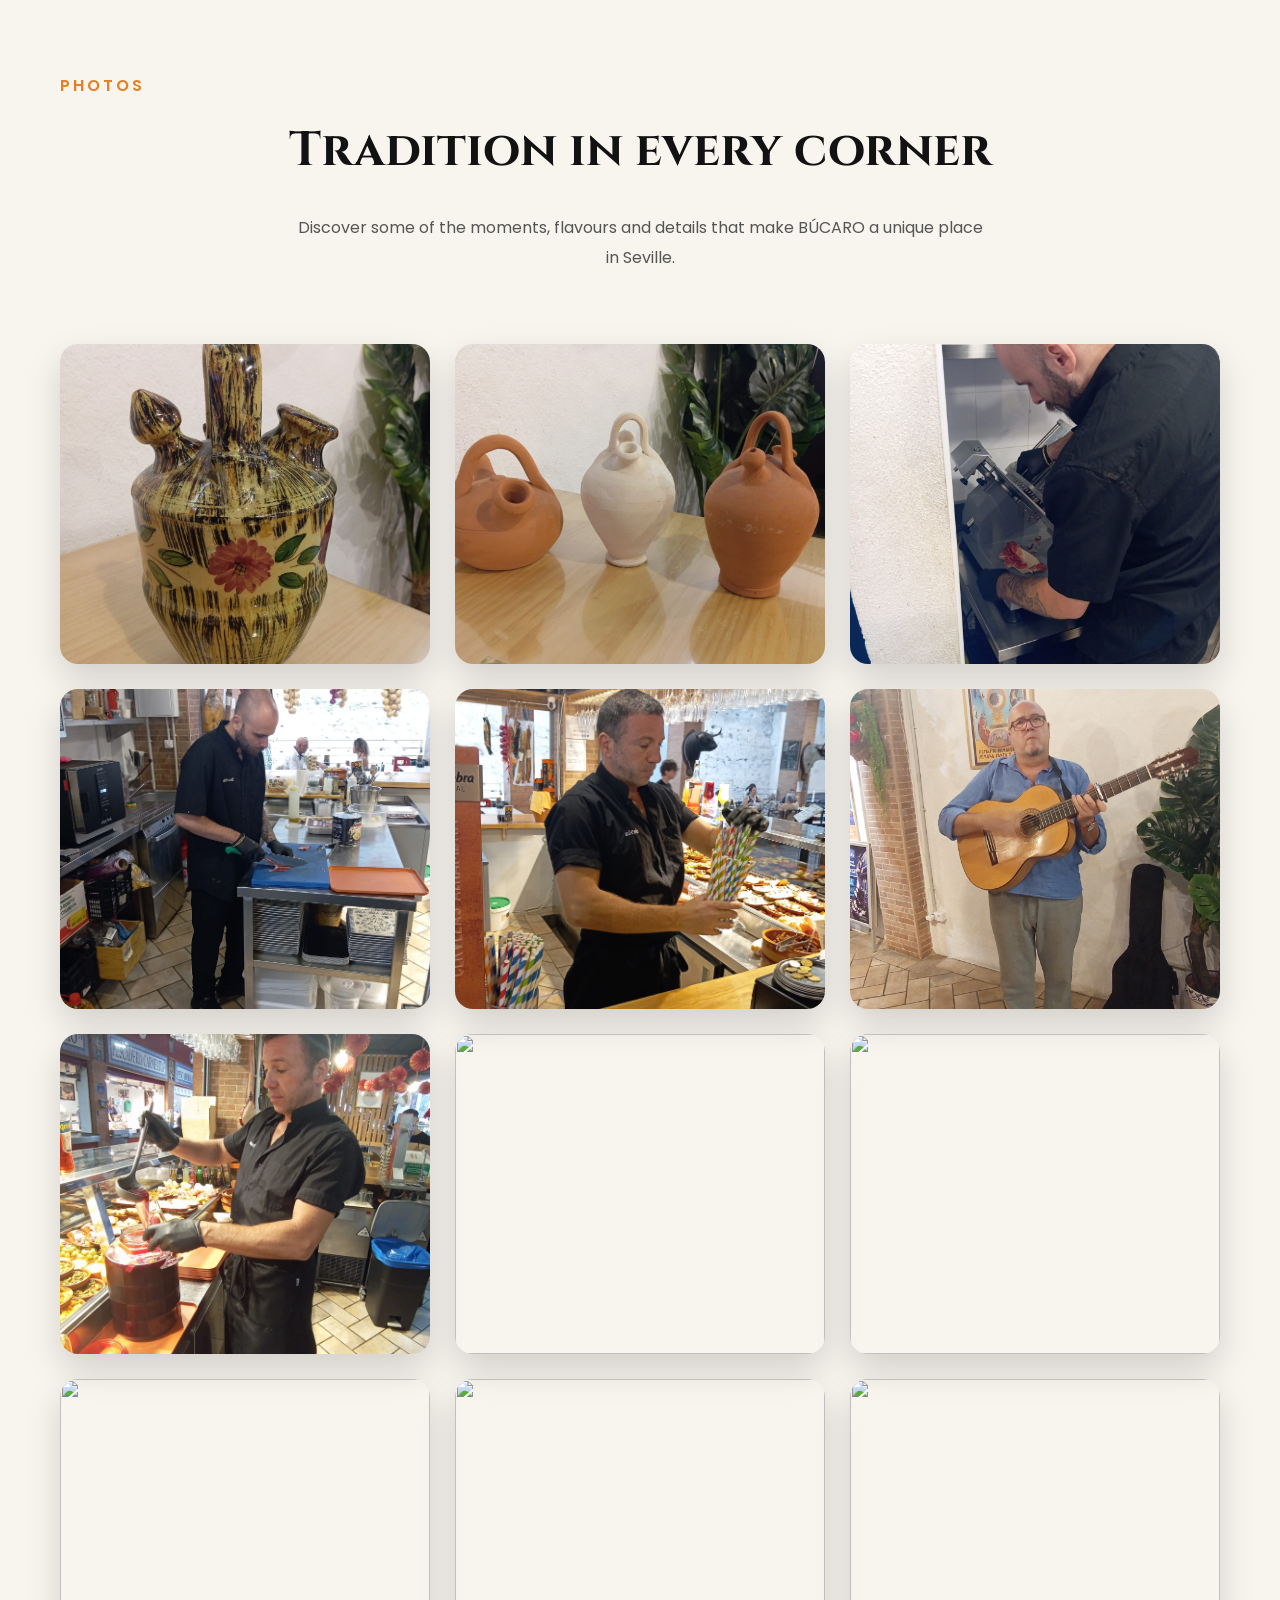
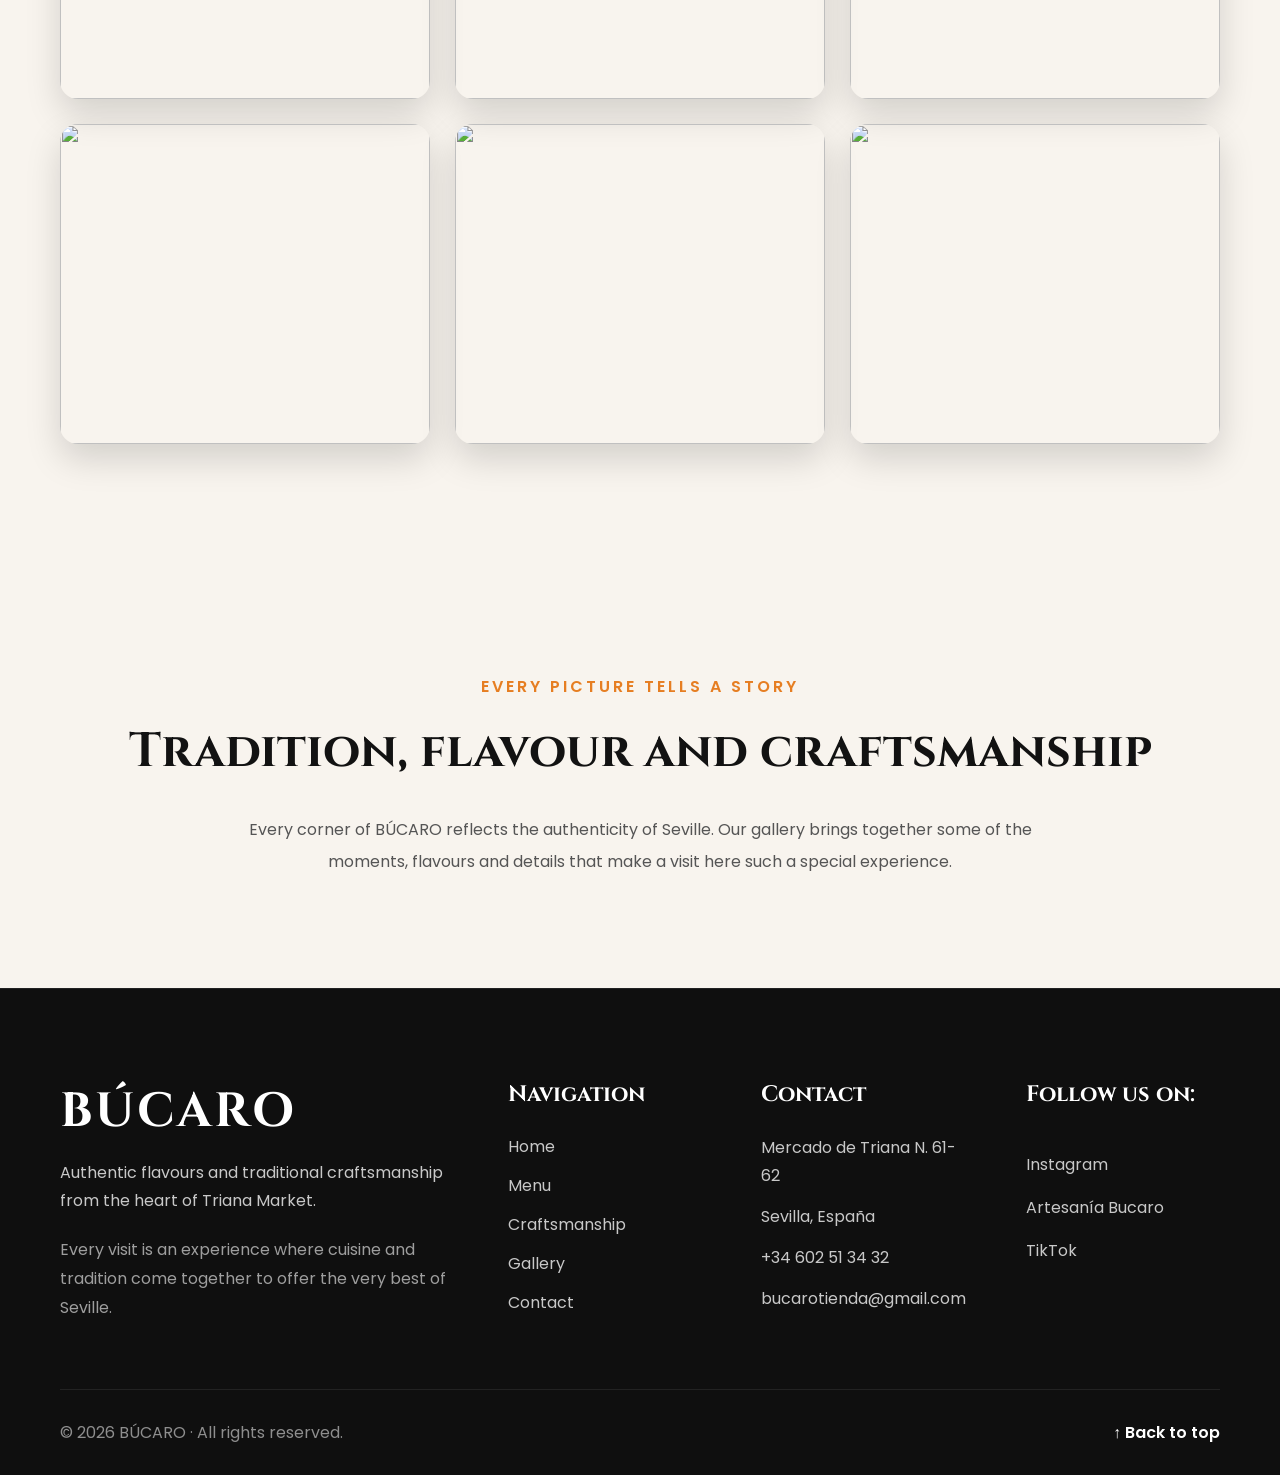
==== commit a8e2d7b2: "Added gallery improvements, lightbox and mobile fixes" ====
--- a/galeria-en.html
+++ b/galeria-en.html
@@ -108,6 +108,70 @@
             A tour of our dishes, the artisan produce and the
             unique atmosphere of Triana Market.
         </p>
+
+    </div>
+
+</section>
+
+<!-- ==========================
+     NUESTRO EQUIPO
+=========================== -->
+
+<section class="team">
+
+    <div class="container">
+
+        <span class="section-subtitle">
+            Our Team
+        </span>
+
+        <h2>
+            The People Behind BÚCARO
+        </h2>
+
+        <p class="team-intro">
+
+            Every member of our team shares the same passion for
+            gastronomy, craftsmanship, and the personalized service that sets
+            BÚCARO apart.
+
+        </p>
+
+        <div class="team-grid">
+
+            <div class="team-card">
+
+                <img src="assets/images/galeria/staff1.jpg" alt="Nombre 1">
+
+                <h3>Manuel</h3>
+
+            </div>
+
+            <div class="team-card">
+
+                <img src="assets/images/galeria/staff2.jpg" alt="Nombre 2">
+
+                <h3>Sonia</h3>
+
+            </div>
+
+            <div class="team-card">
+
+                <img src="assets/images/galeria/staff3.jpg" alt="Nombre 3">
+
+                <h3>Curro</h3>
+
+            </div>
+
+            <div class="team-card">
+
+                <img src="assets/images/galeria/staff4.jpg" alt="Nombre 4">
+
+                <h3>Rocìo</h3>
+
+            </div>
+
+        </div>
 
     </div>
 
@@ -310,6 +374,26 @@
                 
                 </footer>
 
+<!-- ==========================
+     LIGHTBOX
+=========================== -->
+
+        <div class="lightbox">
+        
+            <span class="lightbox-close">&times;</span>
+        
+            <button class="lightbox-prev">
+                &#10094;
+            </button>
+        
+            <img class="lightbox-img" src="" alt="">
+        
+            <button class="lightbox-next">
+                &#10095;
+            </button>
+        
+        </div>
+
         <script src="assets/js/script.js"></script>
 
     </body>
--- a/assets/css/galeria.css
+++ b/assets/css/galeria.css
@@ -439,4 +439,102 @@
 
     }
 
+}
+
+/*==========================
+      NUESTRO EQUIPO
+==========================*/
+
+.team{
+
+    padding:120px 0;
+
+    background:white;
+
+}
+
+.team h2{
+
+    font-family:'Cinzel', serif;
+
+    font-size:3rem;
+
+    text-align:center;
+
+    margin:20px 0;
+
+    color:black;
+
+}
+
+.team-intro{
+
+    max-width:760px;
+
+    margin:0 auto 70px;
+
+    text-align:center;
+
+    color:#666;
+
+    line-height:1.9;
+
+}
+
+.team-grid{
+
+    display:grid;
+
+    grid-template-columns:repeat(4,1fr);
+
+    gap:30px;
+
+}
+
+.team-card{
+
+    background:#fff;
+
+    border-radius:20px;
+
+    overflow:hidden;
+
+    text-align:center;
+
+    box-shadow:0 15px 35px rgba(0,0,0,.08);
+
+    transition:.35s;
+
+}
+
+.team-card:hover{
+
+    transform:translateY(-10px);
+
+    box-shadow:0 25px 45px rgba(0,0,0,.15);
+
+}
+
+.team-card img{
+
+    width:100%;
+
+    height:340px;
+
+    object-fit:cover;
+
+    display:block;
+
+}
+
+.team-card h3{
+
+    font-family:'Cinzel',serif;
+
+    font-size:1.5rem;
+
+    padding:25px;
+
+    color:#121212;
+
 }
--- a/assets/css/responsive.css
+++ b/assets/css/responsive.css
@@ -1158,9 +1158,10 @@
 
     }
 
+    
     .gallery{
 
-        padding:80px 0;
+        padding:70px 0;
 
     }
 
@@ -1168,15 +1169,22 @@
 
         grid-template-columns:1fr;
 
-        gap:20px;
+        gap:18px;
+
+        padding:0 18px;
 
     }
 
     .gallery-grid img{
 
-        height:260px;
-
-    }
+        height:220px;
+
+        width:100%;
+
+        object-fit:cover;
+        
+    }
+
 
     .language-switch{
 
@@ -1401,4 +1409,46 @@
     
     }
 
+/*==========================
+      TEAM MOBILE
+==========================*/
+
+    .team{
+
+        padding:80px 0;
+
+    }
+
+    .team h2{
+
+        font-size:2.2rem;
+
+    }
+
+    .team-intro{
+
+        padding:0 15px;
+
+    }
+
+    .team-grid{
+
+        grid-template-columns:1fr 1fr;
+
+        gap:20px;
+
+    }
+
+    .team-card img{
+
+        height:240px;
+
+    }
+
+    .team-card h3{
+
+        font-size:1.2rem;
+
+    }
+
 }
